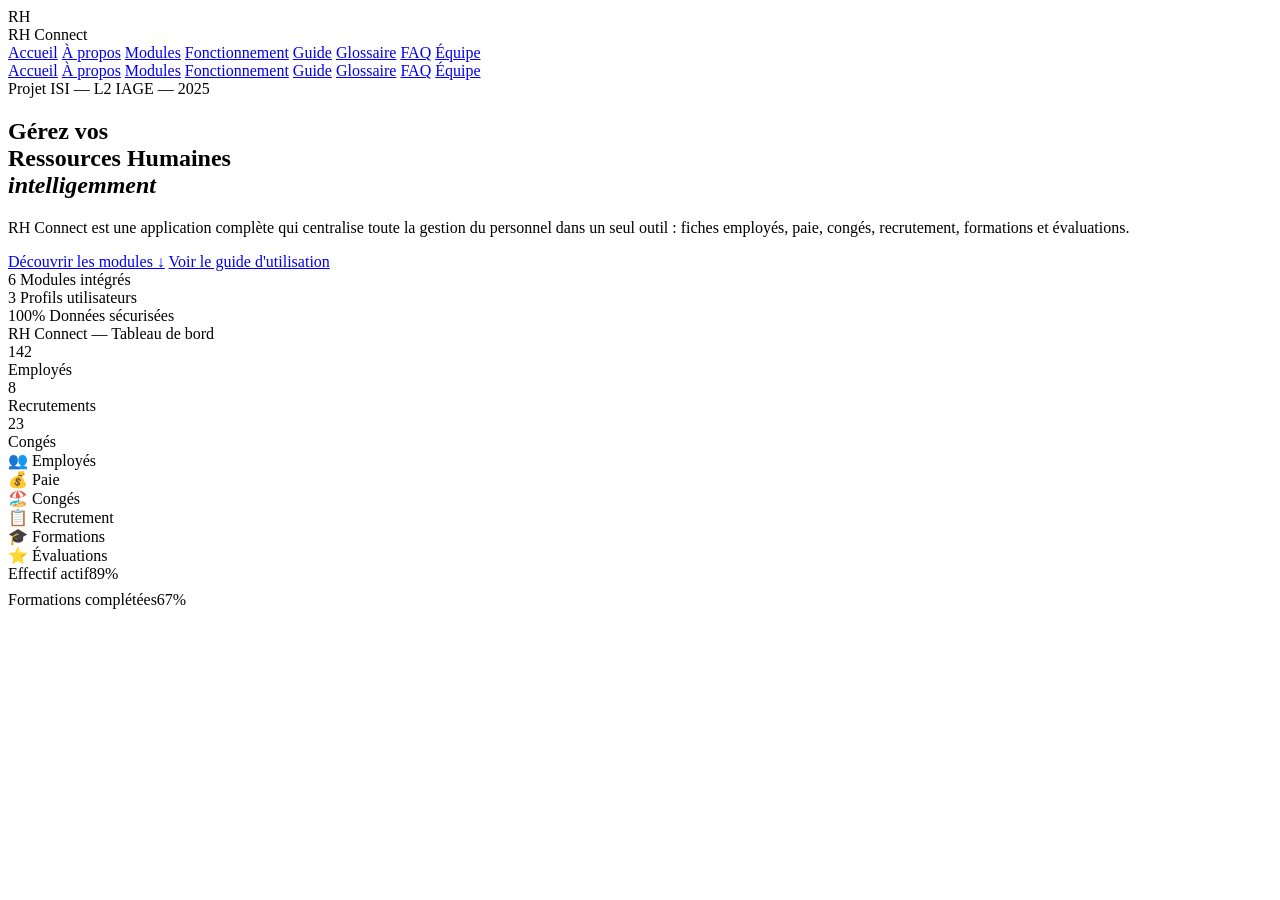
==== index.html @ 92bd0f05 "Ajout de la partie 1 : Navigation, Hero et Présentation" ====
<!DOCTYPE html>
<html lang="fr">
<head>
<meta charset="UTF-8">
<meta name="viewport" content="width=device-width, initial-scale=1.0">
<title>RH Connect — Application de Gestion des Ressources Humaines</title>
<link rel="stylesheet" href="style.css">
<link href="https://fonts.googleapis.com/css2?family=Syne:wght@400;600;700;800&family=DM+Sans:ital,wght@0,300;0,400;0,500;0,600;1,300&display=swap" rel="stylesheet">
</head>
<body>
<!-- Progress bar -->
<div id="progress-bar"></div>

<!-- ===== NAVIGATION ===== -->
<nav id="navbar">
  <div class="nav-inner">
    <div class="nav-logo">
      <div class="logo-badge">RH</div>
      RH Connect
    </div>
    <div class="nav-links">
      <a href="#accueil">Accueil</a>
      <a href="#presentation">À propos</a>
      <a href="#modules">Modules</a>
      <a href="#fonctionnement">Fonctionnement</a>
      <a href="#guide">Guide</a>
      <a href="#glossaire">Glossaire</a>
      <a href="#faq">FAQ</a>
      <a href="#equipe" class="nav-cta">Équipe</a>
    </div>
    <div class="burger" onclick="toggleMenu()">
      <span></span><span></span><span></span>
    </div>
  </div>
  <div class="mobile-menu" id="mobileMenu">
    <a href="#accueil"        onclick="closeMenu()">Accueil</a>
    <a href="#presentation"   onclick="closeMenu()">À propos</a>
    <a href="#modules"        onclick="closeMenu()">Modules</a>
    <a href="#fonctionnement" onclick="closeMenu()">Fonctionnement</a>
    <a href="#guide"          onclick="closeMenu()">Guide</a>
    <a href="#glossaire"      onclick="closeMenu()">Glossaire</a>
    <a href="#faq"            onclick="closeMenu()">FAQ</a>
    <a href="#equipe"         onclick="closeMenu()">Équipe</a>
  </div>
</nav> 
<section id="accueil">
  <div class="hero-bg-pattern"></div>
  <div class="hero-grid-lines"></div>
  <div class="hero-inner">
    <div class="hero-texte">
      <div class="hero-badge"><span></span> Projet ISI — L2 IAGE — 2025</div>
      <h1 class="hero-titre">Gérez vos<br>Ressources Humaines<br><em>intelligemment</em></h1>
      <p class="hero-sous-titre">
        RH Connect est une application complète qui centralise toute la gestion du personnel
        dans un seul outil : fiches employés, paie, congés, recrutement, formations et évaluations.
      </p>
      <div class="hero-btns">
        <a href="#modules" class="btn-primaire">Découvrir les modules ↓</a>
        <a href="#guide"   class="btn-secondaire">Voir le guide d'utilisation</a>
      </div>
      <div class="hero-stats">
        <div class="hero-stat">
          <span class="chiffre">6</span>
          <span class="label">Modules intégrés</span>
        </div>
        <div class="hero-stat">
          <span class="chiffre">3</span>
          <span class="label">Profils utilisateurs</span>
        </div>
        <div class="hero-stat">
          <span class="chiffre">100%</span>
          <span class="label">Données sécurisées</span>
        </div>
      </div>
    </div>

    <!-- Dashboard Mockup -->
    <div class="hero-visuel">
      <div class="dashboard-card">
        <div class="dash-header">
          <div class="dash-dots">
            <span></span><span></span><span></span>
          </div>
          <div class="dash-title">RH Connect — Tableau de bord</div>
        </div>
        <div class="dash-body">
          <div class="dash-top">
            <div class="dash-kpi"><div class="val">142</div><div class="lbl">Employés</div></div>
            <div class="dash-kpi"><div class="val">8</div><div class="lbl">Recrutements</div></div>
            <div class="dash-kpi"><div class="val">23</div><div class="lbl">Congés</div></div>
          </div>
          <div class="dash-modules">
            <div class="dash-mod"><span class="ico">👥</span> Employés</div>
            <div class="dash-mod"><span class="ico">💰</span> Paie</div>
            <div class="dash-mod"><span class="ico">🏖️</span> Congés</div>
            <div class="dash-mod"><span class="ico">📋</span> Recrutement</div>
            <div class="dash-mod"><span class="ico">🎓</span> Formations</div>
            <div class="dash-mod"><span class="ico">⭐</span> Évaluations</div>
          </div>
          <div class="dash-bar-wrap">
            <div class="dash-bar-label"><span>Effectif actif</span><span>89%</span></div>
            <div class="dash-bar"><div class="dash-bar-fill" style="width:89%"></div></div>
            <div class="dash-bar-label" style="margin-top:8px"><span>Formations complétées</span><span>67%</span></div>
            <div class="dash-bar"><div class="dash-bar-fill" style="width:67%"></div></div>
          </div>
        </div>
      </div>
    </div>
  </div>
</section>
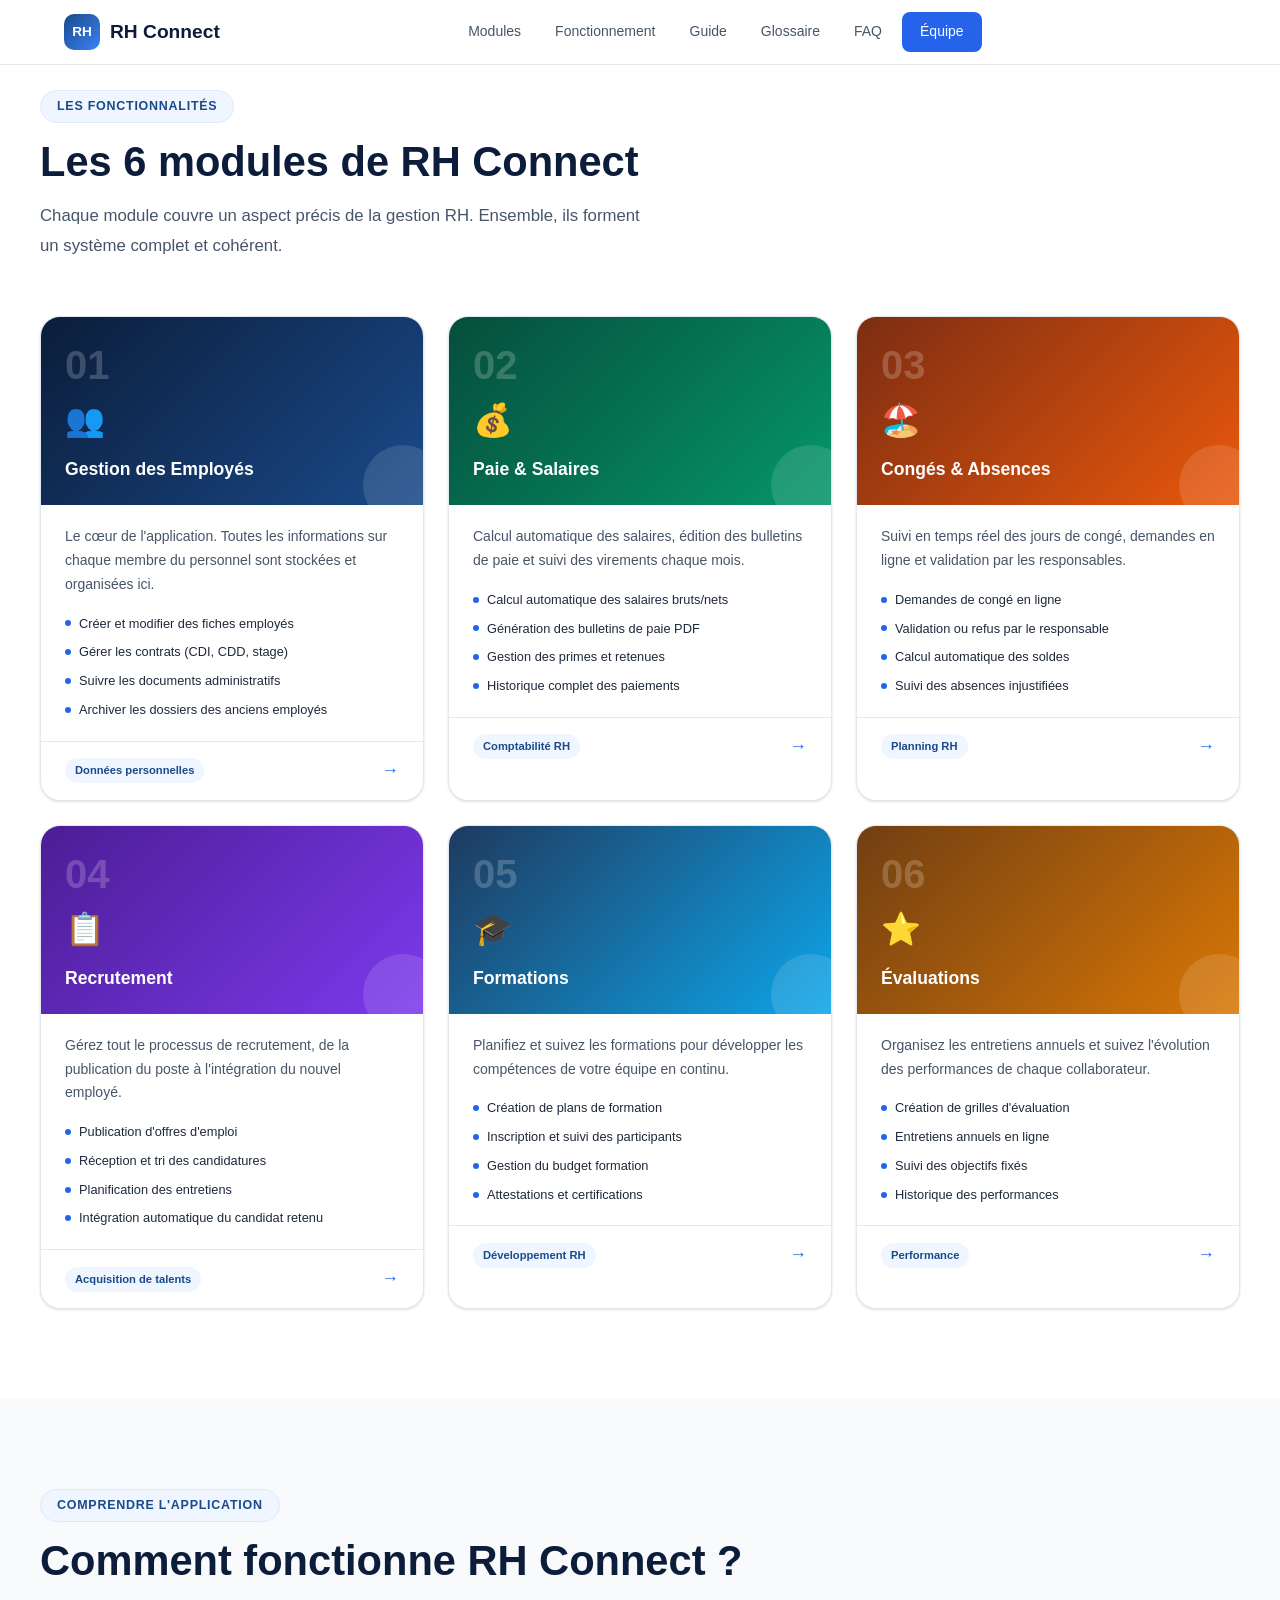
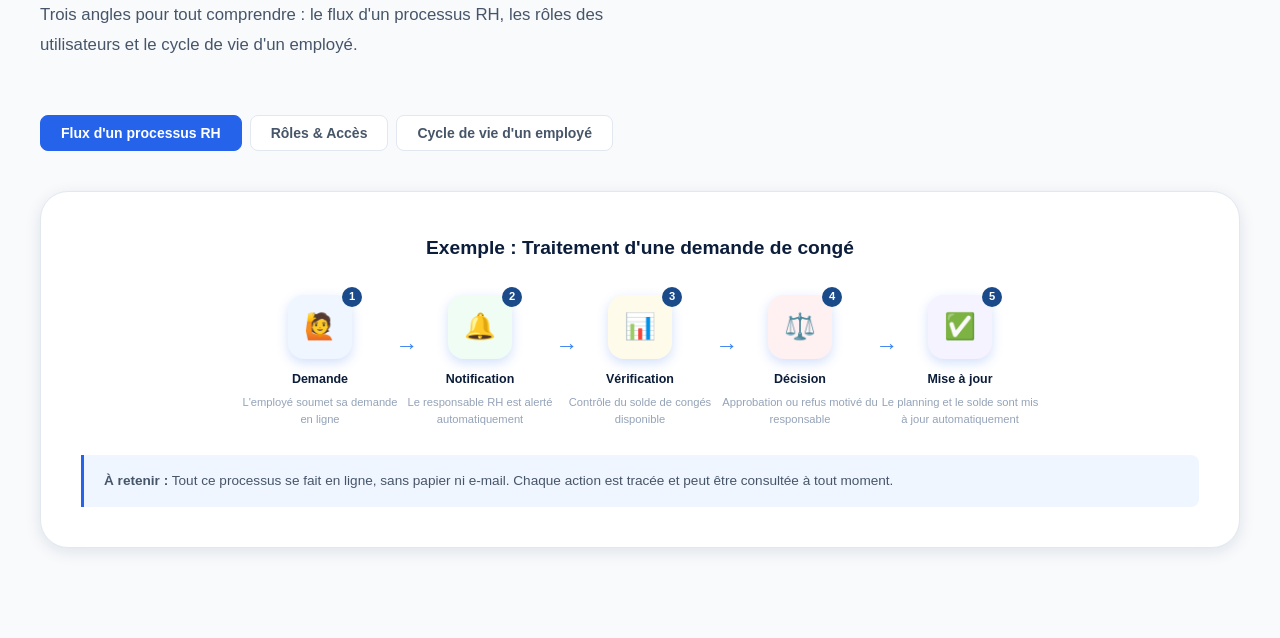
==== commit 1b86379c: "Ajout des fichiers du projet" ====
--- a/index.html
+++ b/index.html
@@ -6,8 +6,10 @@
 <title>RH Connect — Application de Gestion des Ressources Humaines</title>
 <link rel="stylesheet" href="style.css">
 <link href="https://fonts.googleapis.com/css2?family=Syne:wght@400;600;700;800&family=DM+Sans:ital,wght@0,300;0,400;0,500;0,600;1,300&display=swap" rel="stylesheet">
+
 </head>
 <body>
+
 <!-- Progress bar -->
 <div id="progress-bar"></div>
 
@@ -19,8 +21,6 @@
       RH Connect
     </div>
     <div class="nav-links">
-      <a href="#accueil">Accueil</a>
-      <a href="#presentation">À propos</a>
       <a href="#modules">Modules</a>
       <a href="#fonctionnement">Fonctionnement</a>
       <a href="#guide">Guide</a>
@@ -32,79 +32,334 @@
       <span></span><span></span><span></span>
     </div>
   </div>
-  <div class="mobile-menu" id="mobileMenu">
-    <a href="#accueil"        onclick="closeMenu()">Accueil</a>
-    <a href="#presentation"   onclick="closeMenu()">À propos</a>
-    <a href="#modules"        onclick="closeMenu()">Modules</a>
-    <a href="#fonctionnement" onclick="closeMenu()">Fonctionnement</a>
-    <a href="#guide"          onclick="closeMenu()">Guide</a>
-    <a href="#glossaire"      onclick="closeMenu()">Glossaire</a>
-    <a href="#faq"            onclick="closeMenu()">FAQ</a>
-    <a href="#equipe"         onclick="closeMenu()">Équipe</a>
+</nav>
+
+<section id="modules">
+  <div class="section-inner">
+    <div class="section-tag">Les fonctionnalités</div>
+    <h2 class="section-titre">Les 6 modules de RH Connect</h2>
+    <p class="section-sous">Chaque module couvre un aspect précis de la gestion RH. Ensemble, ils forment un système complet et cohérent.</p>
+
+    <div class="modules-grid">
+
+      <!-- Module 1 -->
+      <div class="module-card mod-1 reveal">
+        <div class="module-header">
+          <div class="module-num">01</div>
+          <div class="module-ico">👥</div>
+          <div class="module-titre">Gestion des Employés</div>
+        </div>
+        <div class="module-body">
+          <p class="module-desc">Le cœur de l'application. Toutes les informations sur chaque membre du personnel sont stockées et organisées ici.</p>
+          <div class="module-fonctions">
+            <div class="module-fonction">Créer et modifier des fiches employés</div>
+            <div class="module-fonction">Gérer les contrats (CDI, CDD, stage)</div>
+            <div class="module-fonction">Suivre les documents administratifs</div>
+            <div class="module-fonction">Archiver les dossiers des anciens employés</div>
+          </div>
+        </div>
+        <div class="module-footer">
+          <span class="mod-tag">Données personnelles</span>
+          <span class="mod-arrow">→</span>
+        </div>
+      </div>
+
+      <!-- Module 2 -->
+      <div class="module-card mod-2 reveal">
+        <div class="module-header">
+          <div class="module-num">02</div>
+          <div class="module-ico">💰</div>
+          <div class="module-titre">Paie & Salaires</div>
+        </div>
+        <div class="module-body">
+          <p class="module-desc">Calcul automatique des salaires, édition des bulletins de paie et suivi des virements chaque mois.</p>
+          <div class="module-fonctions">
+            <div class="module-fonction">Calcul automatique des salaires bruts/nets</div>
+            <div class="module-fonction">Génération des bulletins de paie PDF</div>
+            <div class="module-fonction">Gestion des primes et retenues</div>
+            <div class="module-fonction">Historique complet des paiements</div>
+          </div>
+        </div>
+        <div class="module-footer">
+          <span class="mod-tag">Comptabilité RH</span>
+          <span class="mod-arrow">→</span>
+        </div>
+      </div>
+
+      <!-- Module 3 -->
+      <div class="module-card mod-3 reveal">
+        <div class="module-header">
+          <div class="module-num">03</div>
+          <div class="module-ico">🏖️</div>
+          <div class="module-titre">Congés & Absences</div>
+        </div>
+        <div class="module-body">
+          <p class="module-desc">Suivi en temps réel des jours de congé, demandes en ligne et validation par les responsables.</p>
+          <div class="module-fonctions">
+            <div class="module-fonction">Demandes de congé en ligne</div>
+            <div class="module-fonction">Validation ou refus par le responsable</div>
+            <div class="module-fonction">Calcul automatique des soldes</div>
+            <div class="module-fonction">Suivi des absences injustifiées</div>
+          </div>
+        </div>
+        <div class="module-footer">
+          <span class="mod-tag">Planning RH</span>
+          <span class="mod-arrow">→</span>
+        </div>
+      </div>
+
+      <!-- Module 4 -->
+      <div class="module-card mod-4 reveal">
+        <div class="module-header">
+          <div class="module-num">04</div>
+          <div class="module-ico">📋</div>
+          <div class="module-titre">Recrutement</div>
+        </div>
+        <div class="module-body">
+          <p class="module-desc">Gérez tout le processus de recrutement, de la publication du poste à l'intégration du nouvel employé.</p>
+          <div class="module-fonctions">
+            <div class="module-fonction">Publication d'offres d'emploi</div>
+            <div class="module-fonction">Réception et tri des candidatures</div>
+            <div class="module-fonction">Planification des entretiens</div>
+            <div class="module-fonction">Intégration automatique du candidat retenu</div>
+          </div>
+        </div>
+        <div class="module-footer">
+          <span class="mod-tag">Acquisition de talents</span>
+          <span class="mod-arrow">→</span>
+        </div>
+      </div>
+
+      <!-- Module 5 -->
+      <div class="module-card mod-5 reveal">
+        <div class="module-header">
+          <div class="module-num">05</div>
+          <div class="module-ico">🎓</div>
+          <div class="module-titre">Formations</div>
+        </div>
+        <div class="module-body">
+          <p class="module-desc">Planifiez et suivez les formations pour développer les compétences de votre équipe en continu.</p>
+          <div class="module-fonctions">
+            <div class="module-fonction">Création de plans de formation</div>
+            <div class="module-fonction">Inscription et suivi des participants</div>
+            <div class="module-fonction">Gestion du budget formation</div>
+            <div class="module-fonction">Attestations et certifications</div>
+          </div>
+        </div>
+        <div class="module-footer">
+          <span class="mod-tag">Développement RH</span>
+          <span class="mod-arrow">→</span>
+        </div>
+      </div>
+
+      <!-- Module 6 -->
+      <div class="module-card mod-6 reveal">
+        <div class="module-header">
+          <div class="module-num">06</div>
+          <div class="module-ico">⭐</div>
+          <div class="module-titre">Évaluations</div>
+        </div>
+        <div class="module-body">
+          <p class="module-desc">Organisez les entretiens annuels et suivez l'évolution des performances de chaque collaborateur.</p>
+          <div class="module-fonctions">
+            <div class="module-fonction">Création de grilles d'évaluation</div>
+            <div class="module-fonction">Entretiens annuels en ligne</div>
+            <div class="module-fonction">Suivi des objectifs fixés</div>
+            <div class="module-fonction">Historique des performances</div>
+          </div>
+        </div>
+        <div class="module-footer">
+          <span class="mod-tag">Performance</span>
+          <span class="mod-arrow">→</span>
+        </div>
+      </div>
+
+    </div>
   </div>
-</nav> 
-<section id="accueil">
-  <div class="hero-bg-pattern"></div>
-  <div class="hero-grid-lines"></div>
-  <div class="hero-inner">
-    <div class="hero-texte">
-      <div class="hero-badge"><span></span> Projet ISI — L2 IAGE — 2025</div>
-      <h1 class="hero-titre">Gérez vos<br>Ressources Humaines<br><em>intelligemment</em></h1>
-      <p class="hero-sous-titre">
-        RH Connect est une application complète qui centralise toute la gestion du personnel
-        dans un seul outil : fiches employés, paie, congés, recrutement, formations et évaluations.
-      </p>
-      <div class="hero-btns">
-        <a href="#modules" class="btn-primaire">Découvrir les modules ↓</a>
-        <a href="#guide"   class="btn-secondaire">Voir le guide d'utilisation</a>
-      </div>
-      <div class="hero-stats">
-        <div class="hero-stat">
-          <span class="chiffre">6</span>
-          <span class="label">Modules intégrés</span>
-        </div>
-        <div class="hero-stat">
-          <span class="chiffre">3</span>
-          <span class="label">Profils utilisateurs</span>
-        </div>
-        <div class="hero-stat">
-          <span class="chiffre">100%</span>
-          <span class="label">Données sécurisées</span>
-        </div>
-      </div>
-    </div>
-
-    <!-- Dashboard Mockup -->
-    <div class="hero-visuel">
-      <div class="dashboard-card">
-        <div class="dash-header">
-          <div class="dash-dots">
-            <span></span><span></span><span></span>
-          </div>
-          <div class="dash-title">RH Connect — Tableau de bord</div>
-        </div>
-        <div class="dash-body">
-          <div class="dash-top">
-            <div class="dash-kpi"><div class="val">142</div><div class="lbl">Employés</div></div>
-            <div class="dash-kpi"><div class="val">8</div><div class="lbl">Recrutements</div></div>
-            <div class="dash-kpi"><div class="val">23</div><div class="lbl">Congés</div></div>
-          </div>
-          <div class="dash-modules">
-            <div class="dash-mod"><span class="ico">👥</span> Employés</div>
-            <div class="dash-mod"><span class="ico">💰</span> Paie</div>
-            <div class="dash-mod"><span class="ico">🏖️</span> Congés</div>
-            <div class="dash-mod"><span class="ico">📋</span> Recrutement</div>
-            <div class="dash-mod"><span class="ico">🎓</span> Formations</div>
-            <div class="dash-mod"><span class="ico">⭐</span> Évaluations</div>
-          </div>
-          <div class="dash-bar-wrap">
-            <div class="dash-bar-label"><span>Effectif actif</span><span>89%</span></div>
-            <div class="dash-bar"><div class="dash-bar-fill" style="width:89%"></div></div>
-            <div class="dash-bar-label" style="margin-top:8px"><span>Formations complétées</span><span>67%</span></div>
-            <div class="dash-bar"><div class="dash-bar-fill" style="width:67%"></div></div>
-          </div>
-        </div>
+</section>
+
+<!-- ===== FONCTIONNEMENT ===== -->
+<section id="fonctionnement">
+  <div class="section-inner">
+    <div class="section-tag">Comprendre l'application</div>
+    <h2 class="section-titre">Comment fonctionne RH Connect ?</h2>
+    <p class="section-sous">Trois angles pour tout comprendre : le flux d'un processus RH, les rôles des utilisateurs et le cycle de vie d'un employé.</p>
+
+    <div class="fonct-tabs reveal">
+      <button class="tab-btn active" onclick="switchTab('flux')">Flux d'un processus RH</button>
+      <button class="tab-btn"        onclick="switchTab('roles')">Rôles & Accès</button>
+      <button class="tab-btn"        onclick="switchTab('cycle')">Cycle de vie d'un employé</button>
+    </div>
+
+    <!-- TAB 1 : Flux -->
+    <div class="tab-content active" id="tab-flux">
+      <div class="flux-container">
+        <div class="flux-titre">Exemple : Traitement d'une demande de congé</div>
+        <div class="flux-diagram">
+
+          <div class="flux-etape">
+            <div style="position:relative">
+              <div class="flux-step-num">1</div>
+              <div class="flux-ico-wrap" style="background:#EFF6FF">🙋</div>
+            </div>
+            <div class="flux-label">Demande</div>
+            <div class="flux-sous">L'employé soumet sa demande en ligne</div>
+          </div>
+
+          <div class="flux-etape">
+            <div style="position:relative">
+              <div class="flux-step-num">2</div>
+              <div class="flux-ico-wrap" style="background:#F0FDF4">🔔</div>
+            </div>
+            <div class="flux-label">Notification</div>
+            <div class="flux-sous">Le responsable RH est alerté automatiquement</div>
+          </div>
+
+          <div class="flux-etape">
+            <div style="position:relative">
+              <div class="flux-step-num">3</div>
+              <div class="flux-ico-wrap" style="background:#FFFBEB">📊</div>
+            </div>
+            <div class="flux-label">Vérification</div>
+            <div class="flux-sous">Contrôle du solde de congés disponible</div>
+          </div>
+
+          <div class="flux-etape">
+            <div style="position:relative">
+              <div class="flux-step-num">4</div>
+              <div class="flux-ico-wrap" style="background:#FFF1F2">⚖️</div>
+            </div>
+            <div class="flux-label">Décision</div>
+            <div class="flux-sous">Approbation ou refus motivé du responsable</div>
+          </div>
+
+          <div class="flux-etape">
+            <div style="position:relative">
+              <div class="flux-step-num">5</div>
+              <div class="flux-ico-wrap" style="background:#F5F3FF">✅</div>
+            </div>
+            <div class="flux-label">Mise à jour</div>
+            <div class="flux-sous">Le planning et le solde sont mis à jour automatiquement</div>
+          </div>
+
+        </div>
+        <div class="flux-note">
+          <strong>À retenir :</strong> Tout ce processus se fait en ligne, sans papier ni e-mail. Chaque action est tracée et peut être consultée à tout moment.
+        </div>
+      </div>
+    </div>
+
+    <!-- TAB 2 : Rôles -->
+    <div class="tab-content" id="tab-roles">
+      <div class="roles-grid">
+
+        <div class="role-card role-admin reveal">
+          <div class="role-badge">Administrateur</div>
+          <div class="role-titre">L'Administrateur Système</div>
+          <p style="font-size:.85rem;color:var(--gris-moyen);line-height:1.7">Il configure l'application, crée les comptes, définit les paramètres de l'entreprise et gère les droits d'accès.</p>
+          <div class="role-perms">
+            <div class="role-perm"><span class="ok">●</span> Gestion complète des utilisateurs</div>
+            <div class="role-perm"><span class="ok">●</span> Configuration des paramètres</div>
+            <div class="role-perm"><span class="ok">●</span> Accès à tous les modules</div>
+            <div class="role-perm"><span class="ok">●</span> Génération de tous les rapports</div>
+          </div>
+        </div>
+
+        <div class="role-card role-rh reveal">
+          <div class="role-badge">Responsable RH</div>
+          <div class="role-titre">Le Gestionnaire RH</div>
+          <p style="font-size:.85rem;color:var(--gris-moyen);line-height:1.7">Il gère le quotidien RH : fiches employés, paie, congés, recrutement, formations et évaluations.</p>
+          <div class="role-perms">
+            <div class="role-perm"><span class="ok">●</span> Gestion des fiches employés</div>
+            <div class="role-perm"><span class="ok">●</span> Validation des congés</div>
+            <div class="role-perm"><span class="ok">●</span> Traitement de la paie</div>
+            <div class="role-perm"><span class="non">●</span> Paramètres système (restreint)</div>
+          </div>
+        </div>
+
+        <div class="role-card role-emp reveal">
+          <div class="role-badge">Employé</div>
+          <div class="role-titre">Le Collaborateur</div>
+          <p style="font-size:.85rem;color:var(--gris-moyen);line-height:1.7">Il consulte ses propres informations, soumet ses demandes de congé et accède à ses bulletins de paie.</p>
+          <div class="role-perms">
+            <div class="role-perm"><span class="ok">●</span> Consultation de sa fiche</div>
+            <div class="role-perm"><span class="ok">●</span> Demandes de congé en ligne</div>
+            <div class="role-perm"><span class="ok">●</span> Accès à ses bulletins de paie</div>
+            <div class="role-perm"><span class="non">●</span> Données des autres employés</div>
+          </div>
+        </div>
+
+      </div>
+
+      <div style="margin-top:32px;padding:20px 24px;background:white;border-radius:var(--r-md);border:1px solid var(--bordure);">
+        <strong style="color:var(--bleu-nuit)">Principe de séparation des accès :</strong>
+        <p style="margin-top:6px;font-size:.875rem;color:var(--gris-moyen);line-height:1.75">
+          Chaque utilisateur n'a accès qu'aux informations dont il a besoin pour faire son travail. Un employé ne peut pas voir le salaire de son collègue. Un responsable RH ne peut pas modifier les paramètres du système. Cette règle garantit la confidentialité et la sécurité des données.
+        </p>
+      </div>
+    </div>
+
+    <!-- TAB 3 : Cycle -->
+    <div class="tab-content" id="tab-cycle">
+      <div class="cycle-wrap">
+
+        <div class="cycle-etape reveal">
+          <div class="cycle-gauche">
+            <div class="cycle-num">1</div>
+            <div class="cycle-ligne"></div>
+          </div>
+          <div class="cycle-content">
+            <h4>Recrutement</h4>
+            <p>Une offre d'emploi est publiée. Les candidatures arrivent et sont triées dans l'application. Après entretiens, le candidat retenu est sélectionné.</p>
+          </div>
+        </div>
+
+        <div class="cycle-etape reveal">
+          <div class="cycle-gauche">
+            <div class="cycle-num">2</div>
+            <div class="cycle-ligne"></div>
+          </div>
+          <div class="cycle-content">
+            <h4>Intégration (Onboarding)</h4>
+            <p>Le nouvel employé est automatiquement enregistré dans le système. Sa fiche est créée, son contrat est saisi, ses accès sont configurés.</p>
+          </div>
+        </div>
+
+        <div class="cycle-etape reveal">
+          <div class="cycle-gauche">
+            <div class="cycle-num">3</div>
+            <div class="cycle-ligne"></div>
+          </div>
+          <div class="cycle-content">
+            <h4>Vie active dans l'entreprise</h4>
+            <p>Chaque mois, son salaire est calculé et son bulletin de paie est généré. Il peut demander des congés, suivre des formations, être évalué chaque année.</p>
+          </div>
+        </div>
+
+        <div class="cycle-etape reveal">
+          <div class="cycle-gauche">
+            <div class="cycle-num">4</div>
+            <div class="cycle-ligne"></div>
+          </div>
+          <div class="cycle-content">
+            <h4>Évolution de carrière</h4>
+            <p>Ses évaluations et formations sont enregistrées. En cas de promotion ou changement de poste, sa fiche est mise à jour avec l'historique complet.</p>
+          </div>
+        </div>
+
+        <div class="cycle-etape reveal">
+          <div class="cycle-gauche">
+            <div class="cycle-num">5</div>
+          </div>
+          <div class="cycle-content">
+            <h4>Départ (Offboarding)</h4>
+            <p>Lors d'un départ (démission, retraite, fin de contrat), la fiche est archivée. Le solde de congés est calculé automatiquement pour le solde de tout compte.</p>
+          </div>
+        </div>
+
       </div>
     </div>
   </div>
-</section>+</section>
+</body>
+</html> 
--- a/style.css
+++ b/style.css
@@ -0,0 +1,269 @@
+
+/* ===== VARIABLES & RESET ===== */
+:root {
+  --bleu-nuit:    #0B1D3A;
+  --bleu-fort:    #1A4A8A;
+  --bleu-moyen:   #2563EB;
+  --bleu-clair:   #3B82F6;
+  --bleu-pale:    #EFF6FF;
+  --bleu-accent:  #DBEAFE;
+  --gris-fonce:   #1E293B;
+  --gris-moyen:   #475569;
+  --gris-clair:   #94A3B8;
+  --gris-bg:      #F8FAFC;
+  --blanc:        #FFFFFF;
+  --bordure:      #E2E8F0;
+  --vert-ok:      #10B981;
+  --orange:       #F59E0B;
+  --rouge:        #EF4444;
+
+  --ombre-sm: 0 1px 3px rgba(0,0,0,.08), 0 1px 2px rgba(0,0,0,.06);
+  --ombre-md: 0 4px 16px rgba(11,29,58,.10);
+  --ombre-lg: 0 12px 40px rgba(11,29,58,.15);
+  --ombre-xl: 0 24px 60px rgba(11,29,58,.20);
+
+  --r-sm: 8px;
+  --r-md: 14px;
+  --r-lg: 20px;
+  --r-xl: 28px;
+
+  --font-titre: 'Syne', sans-serif;
+  --font-corps:  'DM Sans', sans-serif;
+}
+
+*, *::before, *::after { box-sizing: border-box; margin: 0; padding: 0; }
+html { scroll-behavior: smooth; font-size: 16px; }
+body {
+  font-family: var(--font-corps);
+  background: var(--blanc);
+  color: var(--gris-fonce);
+  line-height: 1.7;
+  overflow-x: hidden;
+}
+img { max-width: 100%; display: block; }
+a { text-decoration: none; color: inherit; }
+ul { list-style: none; }
+
+/* ===== NAV ===== */
+nav {
+  position: fixed; top: 0; left: 0; right: 0; z-index: 1000;
+  background: rgba(255,255,255,.92);
+  backdrop-filter: blur(16px);
+  border-bottom: 1px solid var(--bordure);
+  transition: box-shadow .3s;
+}
+nav.scrolled { box-shadow: var(--ombre-md); }
+.nav-inner {
+  max-width: 1200px; margin: 0 auto;
+  display: flex; align-items: center; justify-content: space-between;
+  padding: 0 24px; height: 64px;
+}
+.nav-logo {
+  display: flex; align-items: center; gap: 10px;
+  font-family: var(--font-titre); font-weight: 800; font-size: 1.2rem;
+  color: var(--bleu-nuit);
+}
+.nav-logo .logo-badge {
+  width: 36px; height: 36px; border-radius: 10px;
+  background: linear-gradient(135deg, var(--bleu-fort), var(--bleu-clair));
+  display: flex; align-items: center; justify-content: center;
+  color: white; font-size: .85rem; font-weight: 800;
+}
+.nav-links { display: flex; align-items: center; gap: 6px; }
+.nav-links a {
+  padding: 7px 14px; border-radius: 8px;
+  font-size: .875rem; font-weight: 500; color: var(--gris-moyen);
+  transition: all .2s;
+}
+.nav-links a:hover { background: var(--bleu-pale); color: var(--bleu-fort); }
+.nav-links a.active { color: var(--bleu-moyen); background: var(--bleu-pale); }
+.nav-cta {
+  background: var(--bleu-moyen); color: white !important;
+  border-radius: var(--r-sm) !important;
+  padding: 8px 18px !important;
+}
+.nav-cta:hover { background: var(--bleu-fort) !important; color: white !important; }
+/* ===== MODULES ===== */
+#modules { background: white; }
+.modules-grid { display: grid; grid-template-columns: repeat(3, 1fr); gap: 24px; }
+.module-card {
+  border-radius: var(--r-lg); overflow: hidden;
+  border: 1px solid var(--bordure);
+  box-shadow: var(--ombre-sm);
+  transition: all .35s cubic-bezier(.4,0,.2,1);
+  cursor: pointer;
+  background: white;
+}
+.module-card:hover { transform: translateY(-6px); box-shadow: var(--ombre-lg); border-color: var(--bleu-clair); }
+.module-header {
+  padding: 28px 24px 20px;
+  position: relative; overflow: hidden;
+}
+.module-header::after {
+  content: ''; position: absolute; bottom: -20px; right: -20px;
+  width: 80px; height: 80px; border-radius: 50%;
+  background: rgba(255,255,255,.12);
+}
+.mod-1 .module-header { background: linear-gradient(135deg, #0B1D3A, #1A4A8A); }
+.mod-2 .module-header { background: linear-gradient(135deg, #064E3B, #059669); }
+.mod-3 .module-header { background: linear-gradient(135deg, #7C2D12, #EA580C); }
+.mod-4 .module-header { background: linear-gradient(135deg, #4C1D95, #7C3AED); }
+.mod-5 .module-header { background: linear-gradient(135deg, #1E3A5F, #0EA5E9); }
+.mod-6 .module-header { background: linear-gradient(135deg, #713F12, #D97706); }
+
+.module-num {
+  font-family: var(--font-titre); font-size: 2.5rem; font-weight: 800;
+  color: rgba(255,255,255,.2); line-height: 1; margin-bottom: 8px;
+}
+.module-ico { font-size: 2rem; margin-bottom: 8px; }
+.module-titre { font-family: var(--font-titre); font-size: 1.1rem; font-weight: 700; color: white; }
+.module-body { padding: 20px 24px; }
+.module-desc { font-size: .875rem; color: var(--gris-moyen); line-height: 1.7; margin-bottom: 16px; }
+.module-fonctions { display: flex; flex-direction: column; gap: 7px; }
+.module-fonction {
+  display: flex; align-items: center; gap: 8px;
+  font-size: .8rem; color: var(--gris-fonce);
+}
+.module-fonction::before {
+  content: ''; width: 6px; height: 6px; border-radius: 50%;
+  background: var(--bleu-moyen); flex-shrink: 0;
+}
+.module-footer {
+  padding: 14px 24px;
+  border-top: 1px solid var(--bordure);
+  display: flex; justify-content: space-between; align-items: center;
+}
+.mod-tag {
+  font-size: .7rem; font-weight: 600; padding: 3px 10px; border-radius: 99px;
+  background: var(--bleu-pale); color: var(--bleu-fort);
+}
+.mod-arrow { color: var(--bleu-moyen); font-size: 1.1rem; transition: transform .2s; }
+.module-card:hover .mod-arrow { transform: translateX(4px); }
+/* ===== FONCTIONNEMENT ===== */
+#fonctionnement { background: var(--gris-bg); }
+.fonct-tabs {
+  display: flex; gap: 8px; margin-bottom: 40px; flex-wrap: wrap;
+}
+.tab-btn {
+  padding: 9px 20px; border-radius: var(--r-sm);
+  font-size: .875rem; font-weight: 600; cursor: pointer;
+  border: 1px solid var(--bordure); background: white;
+  color: var(--gris-moyen); transition: all .2s;
+}
+.tab-btn:hover { border-color: var(--bleu-moyen); color: var(--bleu-moyen); }
+.tab-btn.active { background: var(--bleu-moyen); color: white; border-color: var(--bleu-moyen); }
+
+.tab-content { display: none; }
+.tab-content.active { display: block; animation: fadeIn .35s ease; }
+@keyframes fadeIn { from { opacity: 0; transform: translateY(8px); } to { opacity: 1; transform: translateY(0); } }
+
+/* Diagramme flux */
+.flux-container {
+  background: white; border-radius: var(--r-xl); padding: 40px;
+  box-shadow: var(--ombre-md); border: 1px solid var(--bordure);
+}
+.flux-titre { font-family: var(--font-titre); font-size: 1.2rem; font-weight: 700; color: var(--bleu-nuit); margin-bottom: 30px; text-align: center; }
+.flux-diagram {
+  display: flex; align-items: stretch; justify-content: center;
+  gap: 0; flex-wrap: wrap; position: relative;
+}
+.flux-etape {
+  display: flex; flex-direction: column; align-items: center;
+  flex: 1; min-width: 110px; max-width: 160px;
+  position: relative;
+}
+.flux-etape:not(:last-child)::after {
+  content: '→';
+  position: absolute; right: -18px; top: 32px;
+  font-size: 1.4rem; color: var(--bleu-clair); font-weight: 700;
+  z-index: 2;
+}
+.flux-ico-wrap {
+  width: 64px; height: 64px; border-radius: 16px;
+  display: flex; align-items: center; justify-content: center;
+  font-size: 1.6rem; margin-bottom: 10px;
+  box-shadow: 0 4px 12px rgba(37,99,235,.2);
+}
+.flux-step-num {
+  position: absolute; top: -8px; right: calc(50% - 42px);
+  width: 20px; height: 20px; border-radius: 50%;
+  background: var(--bleu-fort); color: white;
+  font-size: .7rem; font-weight: 700;
+  display: flex; align-items: center; justify-content: center;
+}
+.flux-label { font-size: .78rem; font-weight: 600; color: var(--bleu-nuit); text-align: center; margin-bottom: 4px; }
+.flux-sous  { font-size: .7rem; color: var(--gris-clair); text-align: center; line-height: 1.5; }
+
+.flux-note {
+  margin-top: 28px; padding: 14px 20px;
+  background: var(--bleu-pale); border-left: 3px solid var(--bleu-moyen);
+  border-radius: 0 var(--r-sm) var(--r-sm) 0;
+  font-size: .85rem; color: var(--gris-moyen);
+}
+
+/* Rôles utilisateurs */
+.roles-grid { display: grid; grid-template-columns: repeat(3,1fr); gap: 20px; }
+.role-card {
+  background: white; border-radius: var(--r-md); padding: 24px;
+  border: 1px solid var(--bordure); box-shadow: var(--ombre-sm);
+}
+.role-badge {
+  display: inline-block; padding: 4px 12px; border-radius: 99px;
+  font-size: .72rem; font-weight: 700; margin-bottom: 14px;
+  text-transform: uppercase; letter-spacing: .05em;
+}
+.role-admin .role-badge  { background: #FEF3C7; color: #92400E; }
+.role-rh    .role-badge  { background: var(--bleu-pale); color: var(--bleu-fort); }
+.role-emp   .role-badge  { background: #D1FAE5; color: #065F46; }
+.role-titre { font-family: var(--font-titre); font-size: 1rem; font-weight: 700; color: var(--bleu-nuit); margin-bottom: 10px; }
+.role-perms { display: flex; flex-direction: column; gap: 6px; margin-top: 10px; }
+.role-perm  { font-size: .8rem; color: var(--gris-moyen); display: flex; align-items: center; gap: 6px; }
+.role-perm .ok   { color: var(--vert-ok); }
+.role-perm .non  { color: #CBD5E1; }
+
+/* Cycle de vie employé */
+.cycle-wrap {
+  display: flex; flex-direction: column; gap: 0;
+}
+.cycle-etape {
+  display: flex; gap: 24px; align-items: flex-start; position: relative;
+}
+.cycle-gauche { display: flex; flex-direction: column; align-items: center; width: 48px; flex-shrink: 0; }
+.cycle-num {
+  width: 48px; height: 48px; border-radius: 50%;
+  background: var(--bleu-fort); color: white;
+  display: flex; align-items: center; justify-content: center;
+  font-family: var(--font-titre); font-size: 1rem; font-weight: 800;
+  flex-shrink: 0; z-index: 1; position: relative;
+}
+.cycle-ligne {
+  width: 2px; flex: 1; background: var(--bleu-accent); min-height: 30px;
+}
+.cycle-content {
+  flex: 1; padding-bottom: 32px;
+  background: white; border-radius: var(--r-md); padding: 20px 24px;
+  border: 1px solid var(--bordure); box-shadow: var(--ombre-sm);
+  margin-bottom: 16px;
+}
+.cycle-content h4 { font-family: var(--font-titre); font-size: .95rem; font-weight: 700; color: var(--bleu-nuit); margin-bottom: 6px; }
+.cycle-content p  { font-size: .84rem; color: var(--gris-moyen); line-height: 1.65; }
+/* ===== SECTIONS COMMUNES ===== */
+section { padding: 90px 24px; }
+.section-inner { max-width: 1200px; margin: 0 auto; }
+.section-tag {
+  display: inline-block;
+  background: var(--bleu-pale); color: var(--bleu-fort);
+  border: 1px solid var(--bleu-accent);
+  border-radius: 100px; padding: 5px 16px;
+  font-size: .78rem; font-weight: 700; letter-spacing: .06em; text-transform: uppercase;
+  margin-bottom: 14px;
+}
+.section-titre {
+  font-family: var(--font-titre); font-size: clamp(1.7rem, 4vw, 2.6rem);
+  font-weight: 800; line-height: 1.2; color: var(--bleu-nuit);
+  margin-bottom: 14px;
+}
+.section-sous {
+  font-size: 1.05rem; color: var(--gris-moyen); max-width: 600px;
+  line-height: 1.75; margin-bottom: 56px;
+}
